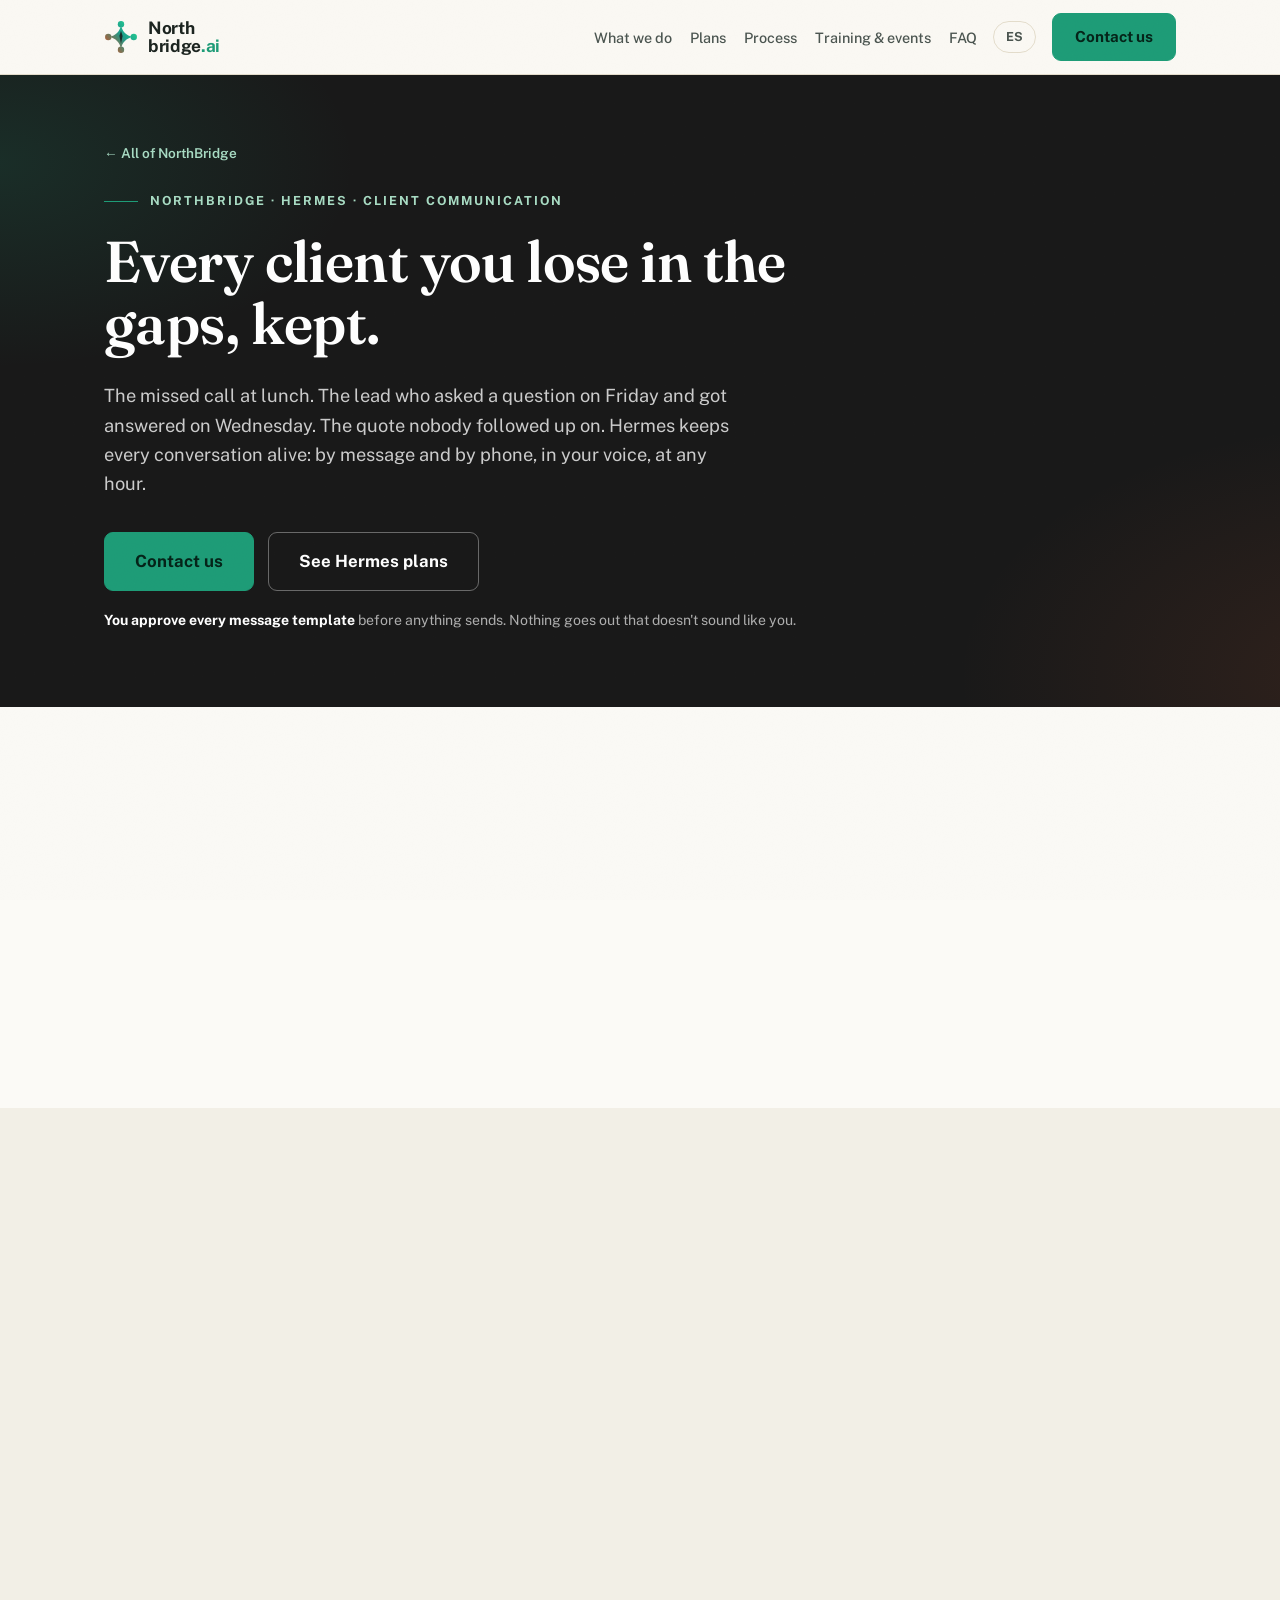
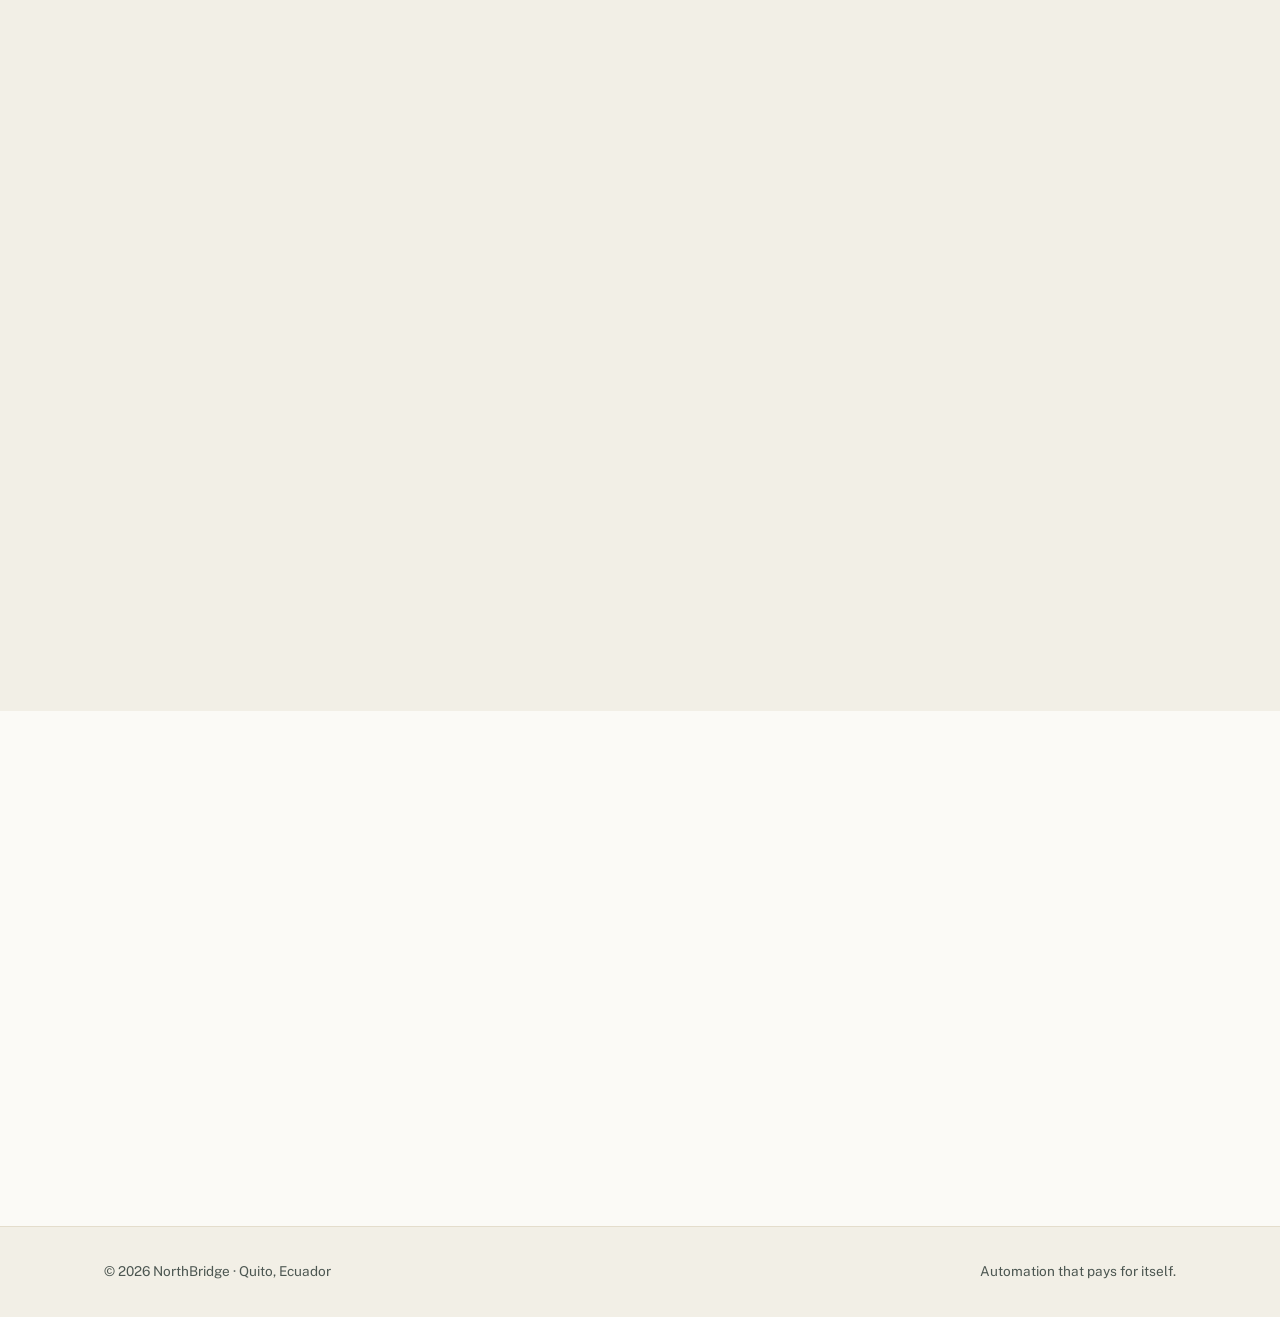
==== hermes.html @ 1b8c7fc5 "Recolor: sync logo accent fill to charcoal" ====
<!DOCTYPE html>
<html lang="en">
<head>
<meta charset="UTF-8">
<meta name="viewport" content="width=device-width, initial-scale=1.0">
<title>NorthBridge Hermes: Client communication that never sleeps</title>
<meta name="description" content="Hermes is NorthBridge's client communication practice: AI follow-up sequences, instant AI messaging, and AI voice agents that keep every conversation alive, in your voice. Plans from $149/month.">
<meta name="keywords" content="AI voice agent for small business, AI messaging for business, AI chatbot for customer questions, lead follow-up automation, missed call automation, AI receptionist, follow-up sequences, client communication automation, agente de voz IA, mensajería automática para negocios, seguimiento de prospectos automático">
<script type="application/ld+json">
{
  "@context": "https://schema.org",
  "@type": "Service",
  "name": "NorthBridge Hermes",
  "serviceType": "AI client communication automation",
  "provider": {"@type": "ProfessionalService", "name": "NorthBridge", "email": "northbridgeai1@gmail.com", "address": {"@type": "PostalAddress", "addressLocality": "Quito", "addressCountry": "EC"}},
  "description": "AI-powered client communication for small and medium businesses: follow-up sequences that never forget a lead, instant AI messaging that answers common questions, AI voice agents for calls you can't take. Every message template is approved by the owner; every conversation is logged. English and Spanish.",
  "areaServed": ["Worldwide (virtual)", "Ecuador"],
  "offers": [
    {"@type": "Offer", "name": "Courier", "description": "1 communication channel automated with follow-up sequences, monthly performance report.", "price": "149", "priceCurrency": "USD", "priceSpecification": {"@type": "UnitPriceSpecification", "price": "149", "priceCurrency": "USD", "unitText": "per month"}},
    {"@type": "Offer", "name": "Herald", "description": "2 channels automated plus instant AI messaging for common questions, monthly performance report.", "price": "279", "priceCurrency": "USD", "priceSpecification": {"@type": "UnitPriceSpecification", "price": "279", "priceCurrency": "USD", "unitText": "per month"}},
    {"@type": "Offer", "name": "Wings", "description": "3 channels automated plus AI voice agent for missed calls, weekly tuning and review.", "price": "319", "priceCurrency": "USD", "priceSpecification": {"@type": "UnitPriceSpecification", "price": "319", "priceCurrency": "USD", "unitText": "per month"}}
  ]
}
</script>
<link rel="preconnect" href="https://fonts.googleapis.com">
<link rel="preconnect" href="https://fonts.gstatic.com" crossorigin>
<link href="https://fonts.googleapis.com/css2?family=Fraunces:opsz,wght@9..144,500;9..144,600;9..144,700&family=Public+Sans:ital,wght@0,400;0,500;0,600;0,700;1,400&display=swap" rel="stylesheet">
<link rel="stylesheet" href="styles.css">
</head>
<body>

<header>
  <nav class="nav">
    <a class="brand" href="index.html" aria-label="NorthBridge home">
      <svg width="34" height="34" viewBox="0 0 64 64" fill="none" xmlns="http://www.w3.org/2000/svg" aria-hidden="true">
        <defs>
          <linearGradient id="nbg" x1="8" y1="52" x2="56" y2="12" gradientUnits="userSpaceOnUse">
            <stop offset="0" stop-color="#c1572f"/><stop offset=".55" stop-color="#1f9e8c"/><stop offset="1" stop-color="#25d193"/>
          </linearGradient>
        </defs>
        <path d="M32 10 C34.5 22 42 29.5 54 32 C42 34.5 34.5 42 32 54 C29.5 42 22 34.5 10 32 C22 29.5 29.5 22 32 10 Z" fill="url(#nbg)"/>
        <circle cx="32" cy="8" r="6" fill="url(#nbg)"/><circle cx="32" cy="56" r="6" fill="url(#nbg)"/>
        <circle cx="8" cy="32" r="6" fill="url(#nbg)"/><circle cx="56" cy="32" r="6" fill="url(#nbg)"/>
        <path d="M32 20 L35 30 L32 44 L29 30 Z" fill="#1a1a1a" opacity=".85"/>
      </svg>
      <span class="brand-name">North<br>bridge<em>.ai</em></span>
    </a>
    <div class="nav-right">
      <div class="nav-links">
        <a href="index.html#brands"><span class="en">What we do</span><span class="es">Qué hacemos</span></a>
        <a href="#plans"><span class="en">Plans</span><span class="es">Planes</span></a>
        <a href="index.html#process"><span class="en">Process</span><span class="es">Proceso</span></a>
        <a href="socrates.html"><span class="en">Training &amp; events</span><span class="es">Capacitación y eventos</span></a>
        <a href="index.html#faq"><span class="en">FAQ</span><span class="es">Preguntas</span></a>
      </div>
      <button class="lang-toggle" id="langBtn" aria-label="Cambiar idioma">ES</button>
      <a class="btn" href="mailto:northbridgeai1@gmail.com?subject=Hermes">
        <span class="en">Contact us</span><span class="es">Contáctanos</span>
      </a>
    </div>
  </nav>
</header>

<main>

<section class="hero">
  <div class="wrap">
    <p class="crumb"><a href="index.html#brands">← <span class="en">All of NorthBridge</span><span class="es">Todo NorthBridge</span></a></p>
    <p class="kicker"><span class="en">NorthBridge · Hermes · Client communication</span><span class="es">NorthBridge · Hermes · Comunicación con clientes</span></p>
    <h1>
      <span class="en">Every client you lose in the gaps, kept.</span>
      <span class="es">Cada cliente que pierdes en los huecos, recuperado.</span>
    </h1>
    <p class="lede">
      <span class="en">The missed call at lunch. The lead who asked a question on Friday and got answered on Wednesday. The quote nobody followed up on. Hermes keeps every conversation alive: by message and by phone, in your voice, at any hour.</span>
      <span class="es">La llamada perdida a la hora del almuerzo. El prospecto que preguntó el viernes y recibió respuesta el miércoles. La cotización a la que nadie dio seguimiento. Hermes mantiene viva cada conversación: por mensaje y por teléfono, con tu voz, a cualquier hora.</span>
    </p>
    <div class="hero-cta">
      <a class="btn big" href="mailto:northbridgeai1@gmail.com?subject=Hermes">
        <span class="en">Contact us</span><span class="es">Contáctanos</span>
      </a>
      <a class="btn big ghost" href="#plans">
        <span class="en">See Hermes plans</span><span class="es">Ver planes Hermes</span>
      </a>
    </div>
    <p class="hero-note" style="margin-top:18px">
      <span class="en"><strong>You approve every message template</strong> before anything sends. Nothing goes out that doesn't sound like you.</span>
      <span class="es"><strong>Apruebas cada plantilla de mensaje</strong> antes de que se envíe algo. No sale nada que no suene a ti.</span>
    </p>
  </div>
</section>

<section class="fit">
  <div class="wrap">
    <p class="step-label rv"><span class="en">Is Hermes for you?</span><span class="es">¿Hermes es para ti?</span></p>
    <h2 class="h2 rv">
      <span class="en">Three ways businesses bleed clients quietly.</span>
      <span class="es">Tres formas en que los negocios pierden clientes en silencio.</span>
    </h2>
    <div class="fit-grid">
      <div class="fit-card rv">
        <h3><span class="en">The slow reply</span><span class="es">La respuesta lenta</span></h3>
        <p><span class="en">Leads answered within 5 minutes convert dramatically better than leads answered the next day. Most small businesses answer the next day.</span><span class="es">Los prospectos respondidos en 5 minutos se convierten muísimo mejor que los respondidos al día siguiente. La mayoría de negocios pequeños responde al día siguiente.</span></p>
      </div>
      <div class="fit-card rv d1">
        <h3><span class="en">The forgotten follow-up</span><span class="es">El seguimiento olvidado</span></h3>
        <p><span class="en">Most sales need several touches. Most owners stop after one, not from laziness, but because nobody can hold forty open conversations in their head.</span><span class="es">La mayoría de ventas necesita varios contactos. La mayoría de dueños se detiene en uno, no por pereza, sino porque nadie puede sostener cuarenta conversaciones abiertas en la cabeza.</span></p>
      </div>
      <div class="fit-card rv d2">
        <h3><span class="en">The unanswered phone</span><span class="es">El teléfono sin contestar</span></h3>
        <p><span class="en">Calls that ring out while you're with another client don't leave voicemails anymore. They call your competitor.</span><span class="es">Las llamadas que suenan mientras atiendes a otro cliente ya no dejan mensaje de voz. Llaman a tu competencia.</span></p>
      </div>
    </div>
  </div>
</section>

<section class="plans" id="plans">
  <div class="wrap">
    <p class="step-label rv"><span class="en">Hermes plans</span><span class="es">Planes Hermes</span></p>
    <h2 class="h2 rv"><span class="en">Three speeds of never-missing-anyone.</span><span class="es">Tres velocidades de no perder a nadie.</span></h2>
    <p class="sub rv">
      <span class="en">A channel is one place your clients talk to you: email, WhatsApp, SMS, or phone. Hermes automates the conversation there without losing your tone.</span>
      <span class="es">Un canal es un lugar donde tus clientes hablan contigo: correo, WhatsApp, SMS o teléfono. Hermes automatiza la conversación ahí sin perder tu tono.</span>
    </p>
    <div class="tiers">
      <div class="tier rv">
        <h3>Courier</h3>
        <p class="for"><span class="en">Stop losing leads to forgetfulness.</span><span class="es">Deja de perder prospectos por olvido.</span></p>
        <div class="tprice"><span class="n">$149</span><span class="per"><span class="en">/ month</span><span class="es">/ mes</span></span></div>
        <ul>
          <li><strong>1</strong> <span class="en">channel automated</span><span class="es">canal automatizado</span></li>
          <li><span class="en">Follow-up sequences that never forget</span><span class="es">Secuencias de seguimiento que nunca olvidan</span></li>
          <li><span class="en">Monthly report: replies sent, leads recovered</span><span class="es">Reporte mensual: respuestas enviadas, prospectos recuperados</span></li>
        </ul>
        <a class="btn navy cta book" style="text-align:center" href="book.html?plan=Hermes+Courier">
          <span class="en">Choose Courier</span><span class="es">Elegir Courier</span>
        </a>
      </div>
      <div class="tier rv d1">
        <h3>Herald</h3>
        <p class="for"><span class="en">Answer instantly, follow up always.</span><span class="es">Responde al instante, da seguimiento siempre.</span></p>
        <div class="tprice"><span class="n">$279</span><span class="per"><span class="en">/ month</span><span class="es">/ mes</span></span></div>
        <ul>
          <li><strong>2</strong> <span class="en">channels automated</span><span class="es">canales automatizados</span></li>
          <li><span class="en">+ AI messaging that answers common questions instantly</span><span class="es">+ Mensajería con IA que responde preguntas comunes al instante</span></li>
          <li><span class="en">Monthly report: replies sent, leads recovered</span><span class="es">Reporte mensual: respuestas enviadas, prospectos recuperados</span></li>
        </ul>
        <a class="btn navy cta book" style="text-align:center" href="book.html?plan=Hermes+Herald">
          <span class="en">Choose Herald</span><span class="es">Elegir Herald</span>
        </a>
      </div>
      <div class="tier best rv d2">
        <span class="badge"><span class="en">Popular</span><span class="es">Popular</span></span>
        <h3>Wings</h3>
        <p class="for"><span class="en">Even the phone answers itself.</span><span class="es">Hasta el teléfono se contesta solo.</span></p>
        <div class="tprice"><span class="n">$319</span><span class="per"><span class="en">/ month</span><span class="es">/ mes</span></span></div>
        <ul>
          <li><strong>3</strong> <span class="en">channels automated</span><span class="es">canales automatizados</span></li>
          <li><span class="en">+ AI voice agent for calls you can't take</span><span class="es">+ Agente de voz con IA para llamadas que no puedes atender</span></li>
          <li><span class="en">Weekly tuning &amp; review</span><span class="es">Ajuste y revisión semanal</span></li>
        </ul>
        <a class="btn cta book" style="text-align:center" href="book.html?plan=Hermes+Wings">
          <span class="en">Choose Wings</span><span class="es">Elegir Wings</span>
        </a>
        <p class="value-note">
          <span class="en">$40 more than Herald gets you a third channel, the voice agent, and weekly tuning.</span>
          <span class="es">$40 más que Herald te da un tercer canal, el agente de voz, y ajuste semanal.</span>
        </p>
      </div>
    </div>
    <p class="tiers-note rv">
      <span class="en">Choosing a plan books your <strong>free first meeting</strong>: the invite lands on both calendars automatically. Every plan: 30-day money-back guarantee on your first month · every conversation logged where your team can see it · pay yearly and get 2 months free.</span>
      <span class="es">Elegir un plan agenda tu <strong>primera reunión gratuita</strong>: la invitación llega a ambos calendarios automáticamente. Todos los planes: garantía de devolución de 30 días en tu primer mes · cada conversación registrada donde tu equipo la vea · paga el año y llévate 2 meses gratis.</span>
    </p>

    <div class="bundle-strip rv">
      <div>
        <h3><span class="en">Hermes works best with clean data behind it.</span><span class="es">Hermes funciona mejor con datos ordenados detrás.</span></h3>
        <p><span class="en">Every NorthBridge bundle pairs Hermes with Cinderella, and the bundles cost less than the plans separately.</span><span class="es">Todos los paquetes NorthBridge combinan Hermes con Cinderella, y los paquetes cuestan menos que los planes por separado.</span></p>
      </div>
      <a class="btn big" href="index.html#plans"><span class="en">See the bundles</span><span class="es">Ver los paquetes</span></a>
    </div>
  </div>
</section>

<section class="final">
  <div class="wrap">
    <h2 class="h2 rv">
      <span class="en">Somewhere right now, a lead of yours is waiting for a reply.</span>
      <span class="es">En algún lugar, ahora mismo, un prospecto tuyo espera una respuesta.</span>
    </h2>
    <p class="rv">
      <span class="en">Email us how clients usually reach you and where they slip away. We'll show you, live, what Hermes would do about it, and tell you honestly if a smaller plan is enough.</span>
      <span class="es">Escríbenos cómo te contactan normalmente tus clientes y dónde se te escapan. Te mostramos, en vivo, qué haría Hermes al respecto, y te decimos con honestidad si un plan más pequeño alcanza.</span>
    </p>
    <a class="btn navy big rv" href="mailto:northbridgeai1@gmail.com?subject=Hermes">
      <span class="en">Contact us</span><span class="es">Contáctanos</span>
    </a>
    <p class="mail rv">
      <span class="en">Or write directly: </span><span class="es">O escribe directamente: </span>
      <a href="mailto:northbridgeai1@gmail.com">northbridgeai1@gmail.com</a>
    </p>
  </div>
</section>

</main>

<footer>
  <div class="wrap foot">
    <span>© 2026 NorthBridge · Quito, Ecuador</span>
    <span><span class="en">Automation that pays for itself.</span><span class="es">Automatización que se paga sola.</span></span>
  </div>
</footer>

<script src="site.js"></script>
</body>
</html>
---- styles.css ----
/* NorthBridge shared styles, used by cinderella.html, hermes.html, socrates.html
   (index.html keeps its own inline copy; keep big changes in sync) */
:root{
  --ink:#1d2521;
  --ink-soft:#4c5651;
  --paper:#fbfaf6;
  --paper-dark:#f2efe6;
  --navy:#232323;
  --deep:#1a1a1a;
  --deep-2:#222222;
  --teal:#1f9d78;
  --teal-dark:#136349;
  --teal-soft:#a9dcc4;
  --gold:#d9a344;
  --line:#e4ddcc;
  --line-dark:rgba(255,255,255,.12);
  --serif:"Fraunces", Georgia, serif;
  --sans:"Public Sans", -apple-system, "Segoe UI", sans-serif;
}
*{margin:0;padding:0;box-sizing:border-box}
html{scroll-behavior:smooth}
body{
  font-family:var(--sans);background:var(--paper);color:var(--ink);
  line-height:1.6;font-size:17px;-webkit-font-smoothing:antialiased;overflow-x:hidden;
}
body::before{
  content:"";position:fixed;inset:0;pointer-events:none;z-index:999;opacity:.35;
  background-image:url("data:image/svg+xml,%3Csvg xmlns='http://www.w3.org/2000/svg' width='120' height='120'%3E%3Cfilter id='n'%3E%3CfeTurbulence type='fractalNoise' baseFrequency='0.9' numOctaves='2'/%3E%3CfeColorMatrix values='0 0 0 0 0 0 0 0 0 0 0 0 0 0 0 0 0 0 0.03 0'/%3E%3C/filter%3E%3Crect width='120' height='120' filter='url(%23n)'/%3E%3C/svg%3E");
}
.es{display:none}
html[data-lang="es"] .es{display:revert}
html[data-lang="es"] .en{display:none}
.wrap{max-width:1120px;margin:0 auto;padding:0 24px}
a{color:inherit}

/* reveal */
.rv{opacity:0;transform:translateY(26px);transition:opacity .7s ease, transform .7s ease}
.rv.in{opacity:1;transform:none}
.rv.d1{transition-delay:.08s}.rv.d2{transition-delay:.16s}.rv.d3{transition-delay:.24s}
@media (prefers-reduced-motion: reduce){
  .rv{opacity:1;transform:none;transition:none}
  html{scroll-behavior:auto}
}

/* nav */
header{
  position:sticky;top:0;z-index:50;
  background:rgba(251,249,244,.92);backdrop-filter:blur(10px);
  border-bottom:1px solid var(--line);
}
.nav{display:flex;align-items:center;justify-content:space-between;padding:13px 24px;max-width:1120px;margin:0 auto}
.brand{display:flex;align-items:center;gap:10px;text-decoration:none}
.brand-name{font-weight:700;font-size:1.08rem;letter-spacing:-.02em;color:var(--ink);line-height:1.05}
.brand-name em{font-style:normal;color:var(--teal)}
.nav-right{display:flex;align-items:center;gap:16px}
.nav-links{display:flex;gap:18px;font-size:.9rem;font-weight:500}
.nav-links a{text-decoration:none;color:var(--ink-soft)}
.nav-links a:hover{color:var(--ink)}
.lang-toggle{
  border:1px solid var(--line);background:transparent;border-radius:999px;
  font:inherit;font-size:.78rem;font-weight:700;padding:5px 12px;cursor:pointer;color:var(--ink-soft);
}
.lang-toggle:hover{border-color:var(--teal);color:var(--ink)}
@media(max-width:760px){.nav-links{display:none}}

/* buttons */
.btn{
  display:inline-block;background:var(--teal);color:#06251a;text-decoration:none;
  padding:11px 22px;border-radius:9px;font-weight:700;font-size:.95rem;
  border:1px solid var(--teal);transition:transform .15s, box-shadow .15s, background .15s;
  position:relative;overflow:hidden;
}
.btn:hover{background:#22cf8e;transform:translateY(-1px);box-shadow:0 10px 24px -10px rgba(31,157,120,.55)}
.btn.big{padding:15px 30px;font-size:1.05rem}
.btn.navy{background:var(--navy);border-color:var(--navy);color:#fff}
.btn.navy:hover{background:#0f2d24;box-shadow:0 10px 24px -12px rgba(16,45,36,.6)}
.btn.ghost{background:transparent;color:#fff;border-color:rgba(255,255,255,.35)}
.btn.ghost:hover{border-color:#fff;box-shadow:none;background:rgba(255,255,255,.06)}
.btn::after{
  content:"";position:absolute;top:0;left:-80%;width:50%;height:100%;
  background:linear-gradient(105deg, transparent, rgba(255,255,255,.35), transparent);
  transform:skewX(-20deg);transition:left .5s ease;
}
.btn:hover::after{left:130%}
@media (prefers-reduced-motion: reduce){.btn::after{display:none}}

/* page hero (brand pages) */
.hero{position:relative;background:var(--deep);color:#fff;padding:68px 0 76px;overflow:hidden}
.hero::after{
  content:"";position:absolute;inset:-40%;pointer-events:none;
  background:
    radial-gradient(600px 340px at 22% 30%, rgba(31,157,120,.16), transparent 60%),
    radial-gradient(700px 420px at 82% 75%, rgba(193,87,47,.14), transparent 60%);
  animation:drift 16s ease-in-out infinite alternate;
}
@keyframes drift{from{transform:translate3d(-2%,0,0)}to{transform:translate3d(2%,2%,0)}}
@media (prefers-reduced-motion: reduce){.hero::after{animation:none}}
.hero .wrap{position:relative;z-index:2}
.crumb{font-size:.85rem;margin-bottom:26px}
.crumb a{color:var(--teal-soft);text-decoration:none;font-weight:600}
.crumb a:hover{color:#fff}
.kicker{
  font-size:.78rem;font-weight:700;letter-spacing:.16em;text-transform:uppercase;
  color:var(--teal-soft);margin-bottom:20px;display:flex;align-items:center;gap:12px;
}
.kicker::before{content:"";width:34px;height:1px;background:var(--teal);display:inline-block}
h1{
  font-family:var(--serif);font-weight:600;letter-spacing:-.01em;
  font-size:clamp(2.1rem, 5vw, 3.6rem);line-height:1.08;color:#fff;max-width:19ch;
}
.hero p.lede{margin:26px 0 8px;font-size:1.14rem;color:rgba(255,255,255,.78);max-width:58ch}
.hero-cta{margin-top:34px;display:flex;gap:14px;align-items:center;flex-wrap:wrap}
.hero-note{font-size:.88rem;color:rgba(255,255,255,.65)}
.hero-note strong{color:#fff}

/* section bits */
section{position:relative}
.step-label{
  font-size:.8rem;font-weight:700;letter-spacing:.14em;text-transform:uppercase;
  color:var(--teal-dark);margin-bottom:16px;display:flex;align-items:center;gap:12px;
}
.step-label::after{content:"";height:1px;width:64px;background:currentColor;opacity:.4}
.h2{
  font-family:var(--serif);font-weight:600;font-size:clamp(1.7rem,3.6vw,2.5rem);
  letter-spacing:-.01em;line-height:1.15;margin-bottom:14px;
}
.sub{color:var(--ink-soft);max-width:62ch}

/* who it's for */
.fit{padding:64px 0;background:var(--paper)}
.fit .sub{margin-bottom:40px}
.fit-grid{display:grid;grid-template-columns:repeat(3,1fr);gap:20px}
@media(max-width:880px){.fit-grid{grid-template-columns:1fr;max-width:460px;margin:0 auto}}
.fit-card{background:#fff;border:1px solid var(--line);border-radius:14px;padding:24px}
.fit-card h3{font-size:1.02rem;font-weight:700;color:var(--navy);margin-bottom:6px}
.fit-card p{font-size:.92rem;color:var(--ink-soft)}

/* plans */
.plans{padding:72px 0;background:var(--paper-dark)}
.plans .sub{margin-bottom:52px}
.tiers{display:grid;grid-template-columns:repeat(3,1fr);gap:22px;align-items:stretch}
@media(max-width:920px){.tiers{grid-template-columns:1fr;max-width:440px;margin:0 auto}}
.tier{
  background:#fff;border:1px solid var(--line);border-radius:18px;padding:32px 28px;
  display:flex;flex-direction:column;position:relative;
  transition:transform .25s ease, box-shadow .25s ease;
}
.tier:hover{transform:translateY(-6px);box-shadow:0 24px 48px -22px rgba(26,26,26,.35)}
.tier.best{
  border:2px solid var(--teal);
  box-shadow:0 26px 56px -22px rgba(31,157,120,.4);
  background:linear-gradient(180deg, #ffffff 0%, #f1faf4 100%);
}
.tier .badge{
  position:absolute;top:-14px;left:50%;transform:translateX(-50%);
  background:var(--teal);color:#06251a;font-size:.72rem;font-weight:800;
  letter-spacing:.1em;text-transform:uppercase;padding:5px 14px;border-radius:999px;white-space:nowrap;
  animation:floaty 3.2s ease-in-out infinite;
}
@keyframes floaty{0%,100%{transform:translateX(-50%) translateY(0)}50%{transform:translateX(-50%) translateY(-4px)}}
@media (prefers-reduced-motion: reduce){.tier .badge{animation:none}}
.tier h3{font-family:var(--serif);font-size:1.3rem;font-weight:600;color:var(--navy);margin-bottom:4px}
.tier .for{font-size:.85rem;color:var(--ink-soft);min-height:2.6em}
.tier .tprice{display:flex;align-items:baseline;gap:6px;margin:16px 0 4px}
.tier .tprice .n{font-family:var(--serif);font-size:2.7rem;font-weight:700;color:var(--navy);letter-spacing:-.02em}
.tier .tprice .per{color:var(--ink-soft);font-weight:600;font-size:.9rem}
.tier ul{list-style:none;margin:18px 0 24px;border-top:1px solid var(--line);flex:1}
.tier li{padding:11px 0 11px 30px;border-bottom:1px solid var(--line);font-size:.95rem;position:relative}
.tier li::before{
  content:"";position:absolute;left:2px;top:17px;width:14px;height:9px;
  border-left:2.5px solid var(--teal);border-bottom:2.5px solid var(--teal);transform:rotate(-45deg);
}
.tier li strong{color:var(--navy)}
.tier .cta{margin-top:auto}
.tier .value-note{
  margin-top:14px;font-size:.83rem;color:var(--teal-dark);font-weight:600;
  border-left:3px solid var(--teal);padding-left:12px;
}
.tiers-note{text-align:center;margin-top:26px;font-size:.9rem;color:var(--ink-soft)}

/* bundle strip */
.bundle-strip{
  margin-top:56px;background:var(--deep);color:#fff;border-radius:18px;padding:36px 40px;
  display:flex;align-items:center;justify-content:space-between;gap:24px;flex-wrap:wrap;
  position:relative;overflow:hidden;
}
.bundle-strip::after{
  content:"";position:absolute;right:-100px;top:-100px;width:280px;height:280px;border-radius:50%;
  background:radial-gradient(circle, rgba(31,157,120,.25), transparent 65%);
}
.bundle-strip h3{font-family:var(--serif);font-size:1.4rem;font-weight:600;margin-bottom:6px}
.bundle-strip p{color:rgba(255,255,255,.72);font-size:.95rem;max-width:52ch}
.bundle-strip .btn{position:relative;z-index:2}

/* final cta */
.final{padding:72px 0;text-align:center;background:var(--paper)}
.final .h2{font-size:clamp(1.8rem,4vw,2.6rem);max-width:24ch;margin:0 auto 18px}
.final p{color:var(--ink-soft);max-width:52ch;margin:0 auto 34px}
.final .mail{margin-top:18px;font-size:.9rem;color:var(--ink-soft)}
.final .mail a{color:var(--teal-dark);font-weight:600}

footer{border-top:1px solid var(--line);padding:34px 0;font-size:.85rem;color:var(--ink-soft);background:var(--paper-dark)}
.foot{display:flex;justify-content:space-between;align-items:center;gap:16px;flex-wrap:wrap}

/* progress bar */
#progress{
  position:fixed;top:0;left:0;height:3px;width:0%;z-index:1000;
  background:linear-gradient(90deg, var(--teal), var(--gold));
  transition:width .1s linear;
}
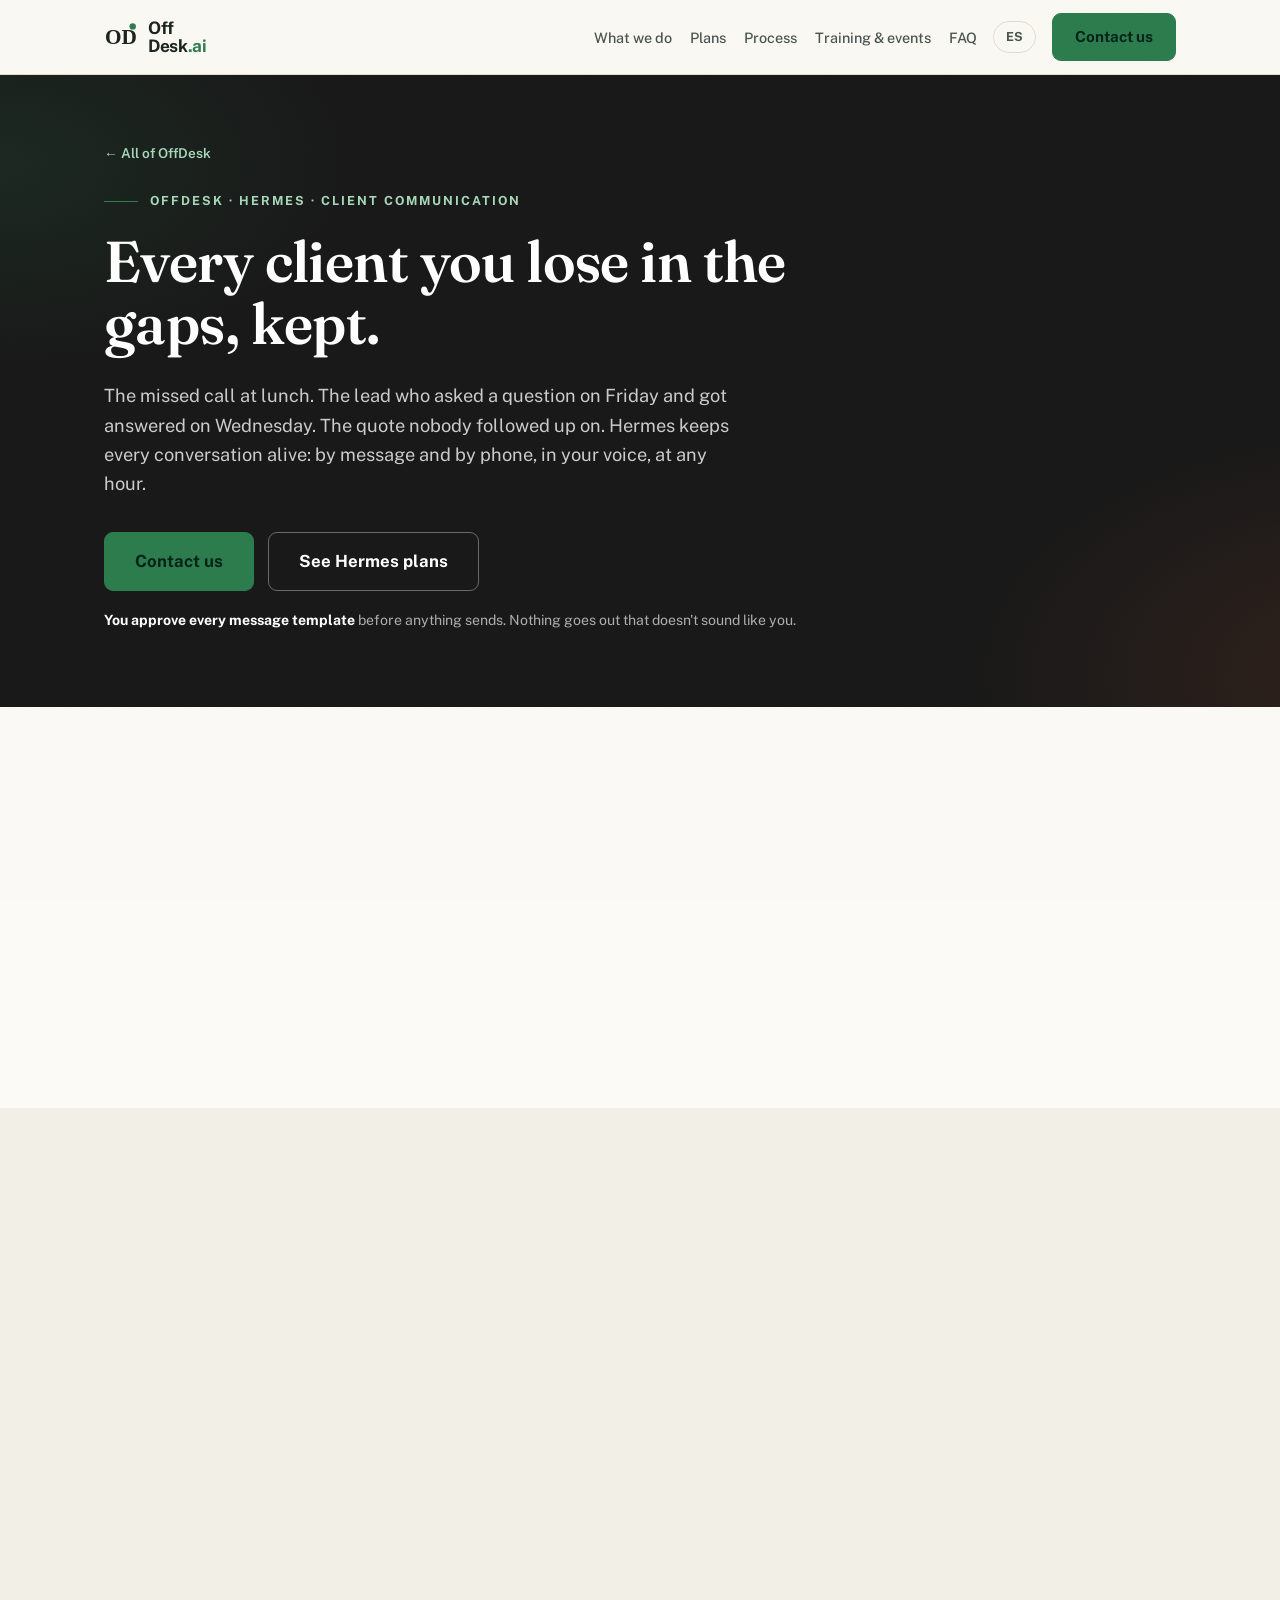
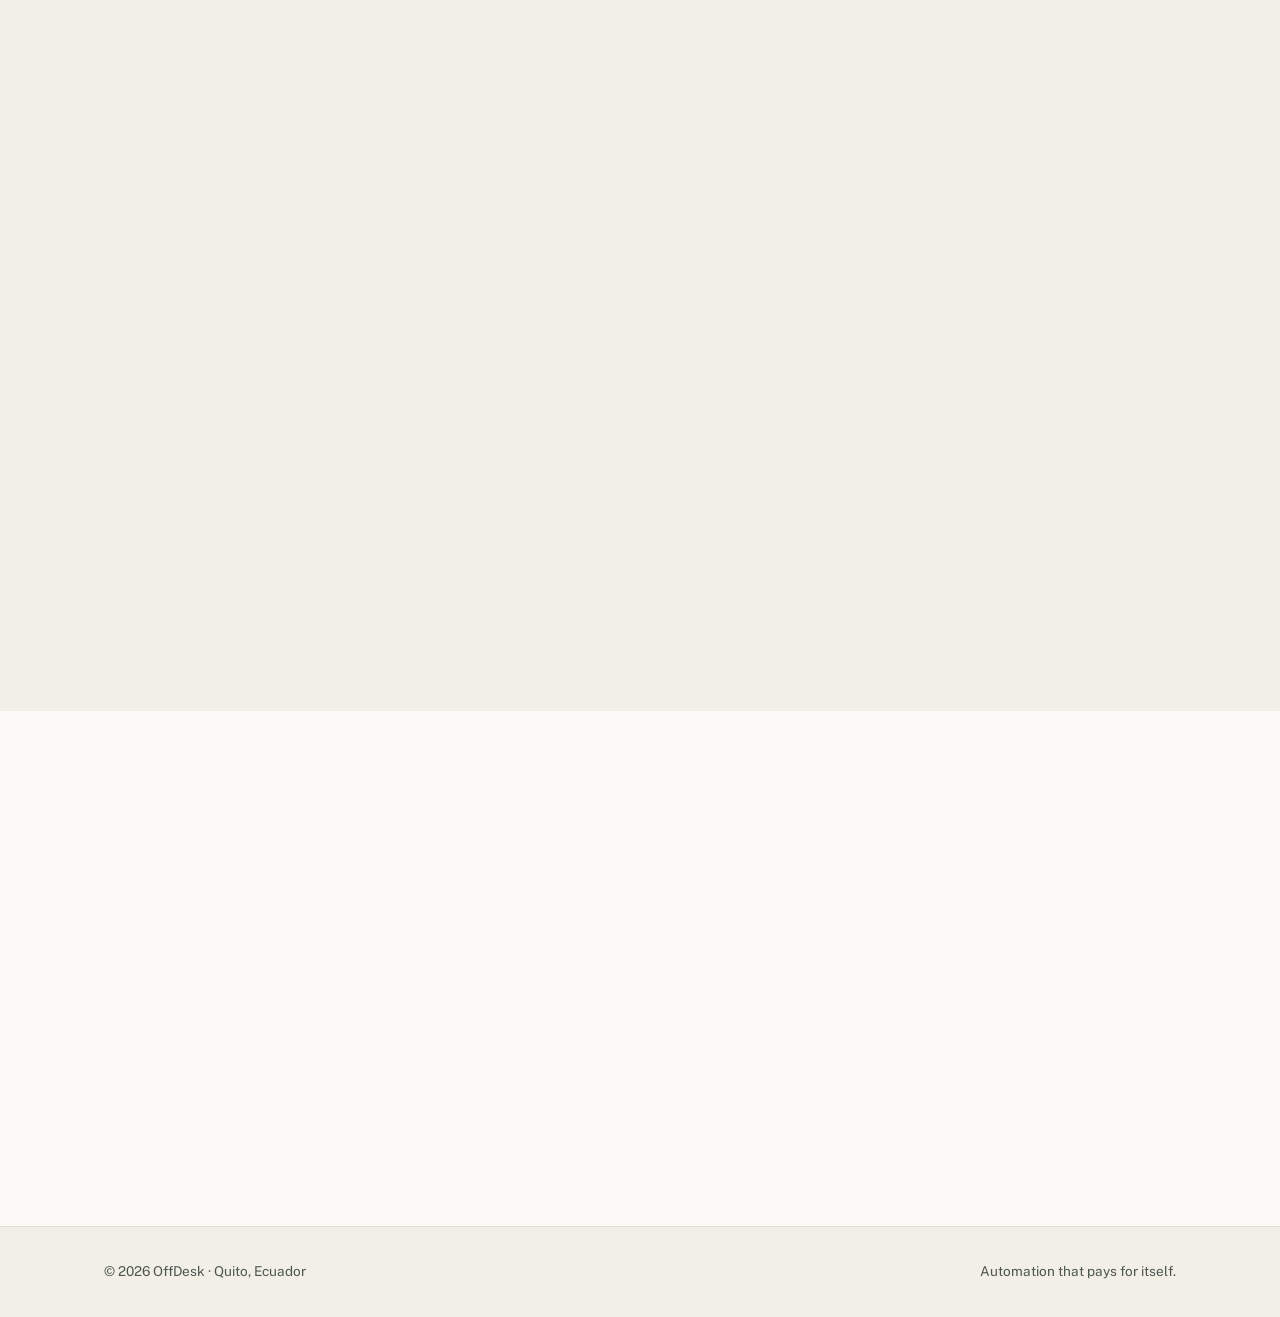
==== commit 5271414e: "Rebrand: OffDesk name, OD monogram logo" ====
--- a/hermes.html
+++ b/hermes.html
@@ -3,16 +3,16 @@
 <head>
 <meta charset="UTF-8">
 <meta name="viewport" content="width=device-width, initial-scale=1.0">
-<title>NorthBridge Hermes: Client communication that never sleeps</title>
-<meta name="description" content="Hermes is NorthBridge's client communication practice: AI follow-up sequences, instant AI messaging, and AI voice agents that keep every conversation alive, in your voice. Plans from $149/month.">
+<title>OffDesk Hermes: Client communication that never sleeps</title>
+<meta name="description" content="Hermes is OffDesk's client communication practice: AI follow-up sequences, instant AI messaging, and AI voice agents that keep every conversation alive, in your voice. Plans from $149/month.">
 <meta name="keywords" content="AI voice agent for small business, AI messaging for business, AI chatbot for customer questions, lead follow-up automation, missed call automation, AI receptionist, follow-up sequences, client communication automation, agente de voz IA, mensajería automática para negocios, seguimiento de prospectos automático">
 <script type="application/ld+json">
 {
   "@context": "https://schema.org",
   "@type": "Service",
-  "name": "NorthBridge Hermes",
+  "name": "OffDesk Hermes",
   "serviceType": "AI client communication automation",
-  "provider": {"@type": "ProfessionalService", "name": "NorthBridge", "email": "northbridgeai1@gmail.com", "address": {"@type": "PostalAddress", "addressLocality": "Quito", "addressCountry": "EC"}},
+  "provider": {"@type": "ProfessionalService", "name": "OffDesk", "email": "northbridgeai1@gmail.com", "address": {"@type": "PostalAddress", "addressLocality": "Quito", "addressCountry": "EC"}},
   "description": "AI-powered client communication for small and medium businesses: follow-up sequences that never forget a lead, instant AI messaging that answers common questions, AI voice agents for calls you can't take. Every message template is approved by the owner; every conversation is logged. English and Spanish.",
   "areaServed": ["Worldwide (virtual)", "Ecuador"],
   "offers": [
@@ -26,24 +26,18 @@
 <link rel="preconnect" href="https://fonts.gstatic.com" crossorigin>
 <link href="https://fonts.googleapis.com/css2?family=Fraunces:opsz,wght@9..144,500;9..144,600;9..144,700&family=Public+Sans:ital,wght@0,400;0,500;0,600;0,700;1,400&display=swap" rel="stylesheet">
 <link rel="stylesheet" href="styles.css">
+<link rel="icon" type="image/svg+xml" href="icon.svg">
 </head>
 <body>
 
 <header>
   <nav class="nav">
-    <a class="brand" href="index.html" aria-label="NorthBridge home">
+    <a class="brand" href="index.html" aria-label="OffDesk home">
       <svg width="34" height="34" viewBox="0 0 64 64" fill="none" xmlns="http://www.w3.org/2000/svg" aria-hidden="true">
-        <defs>
-          <linearGradient id="nbg" x1="8" y1="52" x2="56" y2="12" gradientUnits="userSpaceOnUse">
-            <stop offset="0" stop-color="#c1572f"/><stop offset=".55" stop-color="#1f9e8c"/><stop offset="1" stop-color="#25d193"/>
-          </linearGradient>
-        </defs>
-        <path d="M32 10 C34.5 22 42 29.5 54 32 C42 34.5 34.5 42 32 54 C29.5 42 22 34.5 10 32 C22 29.5 29.5 22 32 10 Z" fill="url(#nbg)"/>
-        <circle cx="32" cy="8" r="6" fill="url(#nbg)"/><circle cx="32" cy="56" r="6" fill="url(#nbg)"/>
-        <circle cx="8" cy="32" r="6" fill="url(#nbg)"/><circle cx="56" cy="32" r="6" fill="url(#nbg)"/>
-        <path d="M32 20 L35 30 L32 44 L29 30 Z" fill="#1a1a1a" opacity=".85"/>
+        <text x="2" y="46" font-family="Georgia, serif" font-weight="700" font-size="40" fill="#1d2521">OD</text>
+        <circle cx="54" cy="12" r="6" fill="#2e7d4f"/>
       </svg>
-      <span class="brand-name">North<br>bridge<em>.ai</em></span>
+      <span class="brand-name">Off<br>Desk<em>.ai</em></span>
     </a>
     <div class="nav-right">
       <div class="nav-links">
@@ -65,8 +59,8 @@
 
 <section class="hero">
   <div class="wrap">
-    <p class="crumb"><a href="index.html#brands">← <span class="en">All of NorthBridge</span><span class="es">Todo NorthBridge</span></a></p>
-    <p class="kicker"><span class="en">NorthBridge · Hermes · Client communication</span><span class="es">NorthBridge · Hermes · Comunicación con clientes</span></p>
+    <p class="crumb"><a href="index.html#brands">← <span class="en">All of OffDesk</span><span class="es">Todo OffDesk</span></a></p>
+    <p class="kicker"><span class="en">OffDesk · Hermes · Client communication</span><span class="es">OffDesk · Hermes · Comunicación con clientes</span></p>
     <h1>
       <span class="en">Every client you lose in the gaps, kept.</span>
       <span class="es">Cada cliente que pierdes en los huecos, recuperado.</span>
@@ -100,7 +94,7 @@
     <div class="fit-grid">
       <div class="fit-card rv">
         <h3><span class="en">The slow reply</span><span class="es">La respuesta lenta</span></h3>
-        <p><span class="en">Leads answered within 5 minutes convert dramatically better than leads answered the next day. Most small businesses answer the next day.</span><span class="es">Los prospectos respondidos en 5 minutos se convierten muísimo mejor que los respondidos al día siguiente. La mayoría de negocios pequeños responde al día siguiente.</span></p>
+        <p><span class="en">Leads answered within 5 minutes convert dramatically better than leads answered the next day. Most small businesses answer the next day.</span><span class="es">Los prospectos respondidos en 5 minutos se convierten muchísimo mejor que los respondidos al día siguiente. La mayoría de negocios pequeños responde al día siguiente.</span></p>
       </div>
       <div class="fit-card rv d1">
         <h3><span class="en">The forgotten follow-up</span><span class="es">El seguimiento olvidado</span></h3>
@@ -176,7 +170,7 @@
     <div class="bundle-strip rv">
       <div>
         <h3><span class="en">Hermes works best with clean data behind it.</span><span class="es">Hermes funciona mejor con datos ordenados detrás.</span></h3>
-        <p><span class="en">Every NorthBridge bundle pairs Hermes with Cinderella, and the bundles cost less than the plans separately.</span><span class="es">Todos los paquetes NorthBridge combinan Hermes con Cinderella, y los paquetes cuestan menos que los planes por separado.</span></p>
+        <p><span class="en">Every OffDesk bundle pairs Hermes with Cinderella, and the bundles cost less than the plans separately.</span><span class="es">Todos los paquetes OffDesk combinan Hermes con Cinderella, y los paquetes cuestan menos que los planes por separado.</span></p>
       </div>
       <a class="btn big" href="index.html#plans"><span class="en">See the bundles</span><span class="es">Ver los paquetes</span></a>
     </div>
@@ -207,7 +201,7 @@
 
 <footer>
   <div class="wrap foot">
-    <span>© 2026 NorthBridge · Quito, Ecuador</span>
+    <span>© 2026 OffDesk · Quito, Ecuador</span>
     <span><span class="en">Automation that pays for itself.</span><span class="es">Automatización que se paga sola.</span></span>
   </div>
 </footer>
--- a/styles.css
+++ b/styles.css
@@ -1,4 +1,4 @@
-/* NorthBridge shared styles, used by cinderella.html, hermes.html, socrates.html
+/* OffDesk shared styles, used by cinderella.html, hermes.html, socrates.html
    (index.html keeps its own inline copy; keep big changes in sync) */
 :root{
   --ink:#1d2521;
@@ -8,9 +8,9 @@
   --navy:#232323;
   --deep:#1a1a1a;
   --deep-2:#222222;
-  --teal:#1f9d78;
-  --teal-dark:#136349;
-  --teal-soft:#a9dcc4;
+  --teal:#2e7d4f;
+  --teal-dark:#1f5c39;
+  --teal-soft:#a8d9bb;
   --gold:#d9a344;
   --line:#e4ddcc;
   --line-dark:rgba(255,255,255,.12);
@@ -70,7 +70,7 @@
   border:1px solid var(--teal);transition:transform .15s, box-shadow .15s, background .15s;
   position:relative;overflow:hidden;
 }
-.btn:hover{background:#22cf8e;transform:translateY(-1px);box-shadow:0 10px 24px -10px rgba(31,157,120,.55)}
+.btn:hover{background:#22cf8e;transform:translateY(-1px);box-shadow:0 10px 24px -10px rgba(46,125,79,.55)}
 .btn.big{padding:15px 30px;font-size:1.05rem}
 .btn.navy{background:var(--navy);border-color:var(--navy);color:#fff}
 .btn.navy:hover{background:#0f2d24;box-shadow:0 10px 24px -12px rgba(16,45,36,.6)}
@@ -89,7 +89,7 @@
 .hero::after{
   content:"";position:absolute;inset:-40%;pointer-events:none;
   background:
-    radial-gradient(600px 340px at 22% 30%, rgba(31,157,120,.16), transparent 60%),
+    radial-gradient(600px 340px at 22% 30%, rgba(46,125,79,.16), transparent 60%),
     radial-gradient(700px 420px at 82% 75%, rgba(193,87,47,.14), transparent 60%);
   animation:drift 16s ease-in-out infinite alternate;
 }
@@ -148,7 +148,7 @@
 .tier:hover{transform:translateY(-6px);box-shadow:0 24px 48px -22px rgba(26,26,26,.35)}
 .tier.best{
   border:2px solid var(--teal);
-  box-shadow:0 26px 56px -22px rgba(31,157,120,.4);
+  box-shadow:0 26px 56px -22px rgba(46,125,79,.4);
   background:linear-gradient(180deg, #ffffff 0%, #f1faf4 100%);
 }
 .tier .badge{
@@ -186,7 +186,7 @@
 }
 .bundle-strip::after{
   content:"";position:absolute;right:-100px;top:-100px;width:280px;height:280px;border-radius:50%;
-  background:radial-gradient(circle, rgba(31,157,120,.25), transparent 65%);
+  background:radial-gradient(circle, rgba(46,125,79,.25), transparent 65%);
 }
 .bundle-strip h3{font-family:var(--serif);font-size:1.4rem;font-weight:600;margin-bottom:6px}
 .bundle-strip p{color:rgba(255,255,255,.72);font-size:.95rem;max-width:52ch}
